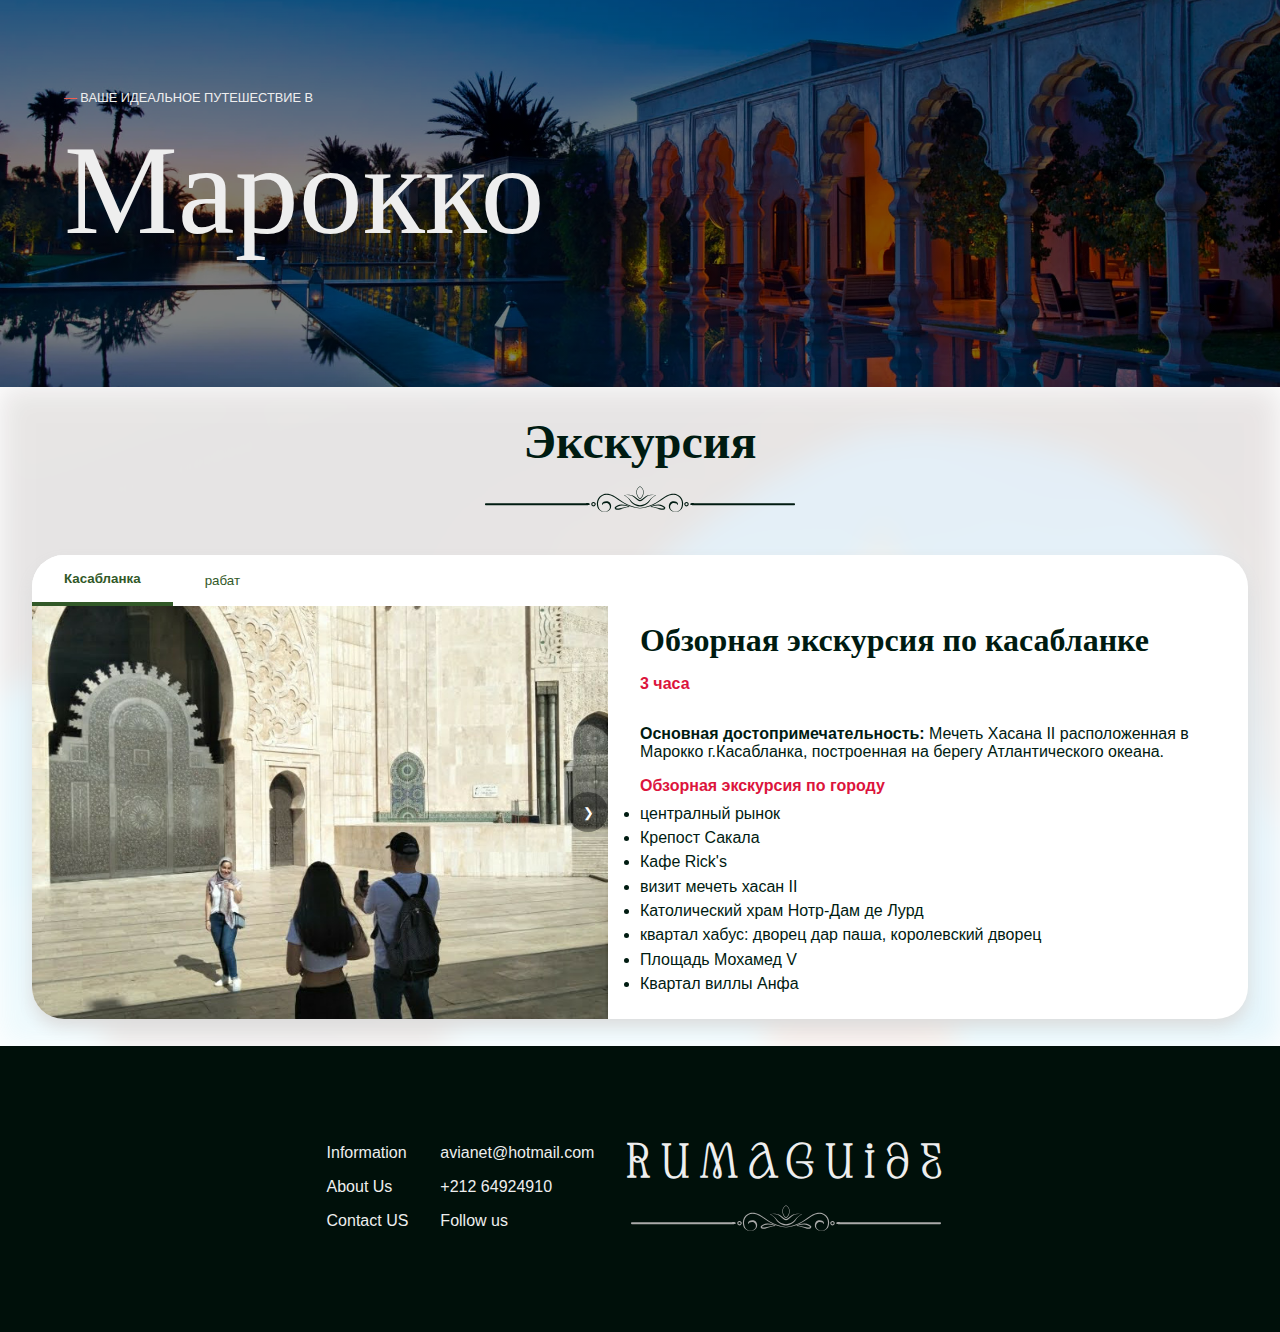
==== index.html @ 22c575e4 "v0.1.5.3" ====
<!DOCTYPE html>
<html lang="ru">
	<head>
		<meta charset="UTF-8">
		<meta name="viewport" content="width=device-width, initial-scale=1">
		<link rel="stylesheet" href="all.css">
		<link rel="stylesheet" href="index.css">
		<link rel="icon" href="favicon.ico" type="image/x-icon">
		<title>Ruma марокко</title>
	</head>

	<body>

		<main>

			<section class="section hero">
				<heading>
					<p><span>—</span> Ваше идеальное путешествие в</p>
					<h1>Марокко</h1>
				</heading>
			</section>

			<section class="section excursions">
				<heading>
					<h2>Экскурсия</h2>
					<svg class="separator" style="fill:var(--dark-accent)">
						<use href="assets/svgs/separator2.svg#layer"></use>
					</svg>
				</heading>

				<div class="tabgroup">
					<div class="tab">
						<button class="tablinks selected" onclick="openCity(event)">Касабланка</button>
						<button class="tablinks" onclick="openCity(event)">рабат</button>
					</div>

					<div class="tabcontent" >
						<div class="slideshow">
							<div class="slides">
								<img class="slide visible" src="assets/images/casa1.jpg">
								<img loading="lazy" class="slide" src="assets/images/casa2.jpg">
								<img loading="lazy" class="slide" src="assets/images/casa3.jpg">
								<img loading="lazy" class="slide" src="assets/images/casa4.webp">
							</div>
							<div class="slidecontrol">
								<button class="prev" onclick="triggerSlides(event)">❮</button>
								<button class="next" onclick="triggerSlides(event)">❯</button>
							</div>
						</div>
						<div class="about">
							<h3>Обзорная экскурсия по касабланке</h3>
							<div class="meta">
								<p class="time">3 часа</p>
							</div>
							<p><strong>Основная достопримечательность:</strong> Мечеть Хасана II расположенная в Марокко г.Касабланка, построенная на берегу Атлантического океана.</p>
							<h4>Обзорная экскурсия по городу</h4>
							<ul>
								<li>централный рынок</li>
								<li>Крепост Сакала</li>
								<li>Кафе Rick's</li>
								<li>визит мечеть хасан II</li>
								<li>Католический xрам Нотр-Дам де Лурд</li>
								<li>квартал хабус: дворец дар паша, королевский дворец</li>
								<li>Площадь Мохамед V</li>
								<li>Квартал виллы Анфа</li>
							</ul>
						</div>
					</div>

					<div class="tabcontent" hidden>
						<div class="slideshow">
							<div class="slides">
								<img class="slide visible" src="assets/images/rabat1.jpg">
								<img loading="lazy" class="slide" src="assets/images/rabat2.jpg">
								<img loading="lazy" class="slide" src="assets/images/rabat3.jpg">
								<img loading="lazy" class="slide" src="assets/images/rabat4.jpg">
								<img loading="lazy" class="slide" src="assets/images/rabat5.jpg">
								<img loading="lazy" class="slide" src="assets/images/rabat6.jpg">
							</div>
							<div class="slidecontrol">
								<button class="prev" onclick="triggerSlides(event)">❮</button>
								<button class="next" onclick="triggerSlides(event)">❯</button>
							</div>
						</div>
						<div class="about">
							<h3>Обзорная экскурсия по Рабату</h3>
							<div class="meta">
								<p class="time">3 часа</p>
							</div>
							<p>Рабат, административная столица Марокко, построенная на берег Атлантического океана и реки Бурегрег. Внутри Крепость Удайя застроена панорамными жилыми домами с глухими бело-голубыми стенами.</p>
							<h4>Обзорная экскурсия по городу</h4>
							<ul>
								<li>Касба-де-Удайя</li>
								<li>андалузский сад</li>
								<li>площадка с видом на море</li>
								<li>некрополь шелла</li>
								<li>Мавзолей Мухаммеда V</li>
								<li>Башня Хасана</li>
								<li>Королевский дворец, Рабат</li>
							</ul>
						</div>
					</div>
				</div>
			</section>


			<footer class="section">
					<ul>
						<li><a href="#">Information</a></li>
						<li><a href="#">About Us</a></li>
						<li><a href="#">Contact US</a></li>
					</ul>
					<ul>
						<li>avianet@hotmail.com</li>
						<li>+212 64924910</li>
						<li><a href="#">Follow us</a></li>
					</ul>
					<div>
						<h2>rumaguide</h2>
						<svg class="separator">
							<use href="assets/svgs/separator2.svg#layer"></use>
						</svg>
					</div>
			</footer>

		</main>
		<script>
			const openCity = (e) => {
				const siblings = Array.from(e.target.parentNode.children);
				const order = siblings.indexOf(e.target);
				const tabContent = e.target.closest('.tabgroup').querySelectorAll('.tabcontent');
				tabContent.forEach( (e,i) => e.hidden = ( i != order) )
				siblings.forEach( (e,i) => e.classList.toggle('selected', i === order) )
			}
			const triggerSlides = (e, name=e.target.className) => {
				const visible = e.target.closest('.slideshow').querySelector('.slide.visible');
				const next = (name == 'prev')? visible.previousElementSibling : visible.nextElementSibling;
				if ( next == null ) return;
				visible.classList.remove("visible");
				next.classList.add("visible");
			}
			( () => { 
				let touchstartX = 0;
				let touchendX = 0;
						
				function checkDirection(e) {
					if (touchendX > touchstartX) triggerSlides(e, 'prev')
					if (touchendX < touchstartX) triggerSlides(e, 'next')
				}

				document.querySelectorAll('.slideshow').forEach( element => {
					element.addEventListener('touchstart', e => {
						touchstartX = e.changedTouches[0].screenX
					})

					element.addEventListener('touchend', e => {
						touchendX = e.changedTouches[0].screenX
						checkDirection(e)
					})
				})
			})();
		</script>
	</body>
</html>
---- all.css ----
@font-face {
	font-family: "Venicelacorla";
	src: url("assets/fonts/Venicelacorla.otf");
}

a{text-decoration: none;}
h1,h2,h3,h4, li, ul{
	margin:0px;
	padding:0px;
}
h2{
	font-family: "Venicelacorla";
}


:root {
	--red: #F45D4C;
	--green: #86BB76;
	--color: red;
	--accent: #325928;
	--faint-accent: #546d58;
	--super-faint-accent: #c9d2c7;
	--dark-accent: #001b11;
	--super-dark-accent: #00100a;
}

body, html {
	padding:0;
	margin: 0;
	font-family: Arial, Helvetica, sans-serif;
}
main{
	min-width:300px;
}


*{
	box-sizing: border-box;
	color: var(--dark-accent);
}


footer li{ padding: .5em 0; }
footer li, footer a, footer h2{ color: #eee; }
footer.section{
	display: flex;
	align-items: cener;
	justify-content: center;
	flex-wrap: wrap;
	gap: 2em;
	padding: 10vh 0;
}
footer.section::before{
	background: var(--super-dark-accent);
	opacity: initial; 
	filter: initial ;
}
footer h2{
	letter-spacing:10px;
	font-size: 3em;
}
footer>div>.separator{
	fill:#aaa;
	margin:0;
}
footer li {list-style: none;}

.section::before {
	content: "";
	position: absolute;
	top: 0; 
	left: 50%;
	transform: translateX(-50%);
	width: 100vw; 
	height: 100%;  
	z-index: -1;
	filter: blur(15px);
	opacity: .1; 
	background-position: center;
	background-repeat: no-repeat;
	background-size: cover;
}
---- index.css ----
main{
	max-width:1280px;
	margin: 0 auto;
}
.section.hero::before {
	/* background: url("assets/images/excursion.jpg"); */
	background-image: linear-gradient(rgba(0, 0, 0, 0.5), rgba(0, 0, 0, 0.5)), url("assets/images/index.webp");
	filter:blur(0);
	opacity:1;
}

.section.hero heading p{
	color:#eee;
	text-transform: uppercase;
	font-size: .8rem;
	margin: initial;
	text-align: initial;
	max-width: initial;
}
.section.hero{
	padding: 10vh 5vw;
}
.hero heading p span{
	color: var(--red);
}
.hero heading h1{
	color:#eee;
	font-family: "Venicelacorla";
	font-size: clamp(5em, 10vw, 10em);
	line-height:150%;
	margin:0;
	font-weight:lighter;
}

.section {
	position:relative;
	padding: 3vh 0;
}

.section heading p,
.section heading h2 {
	text-align: center;
	margin:0 auto;
}
.section heading h2 {
	font-size:3rem;
	/* padding:1em 0 0; */
	font-family: "Venicelacorla";
}
.section heading p{
	max-width: 40rem;
	color: var(--faint-accent);
}

.excursions::before { background: url("assets/images/excursion.jpg"); }
.circuits::before { background: url("assets/images/circuits.jpg"); }
.transport::before { background: url("assets/images/transport.jpg"); }

.separator{
	height:3em;
	width:20em;
	margin: 0 auto 2em;
	display:block;
}


.tabgroup {
	width: 95%;
	margin: 2rem auto 0;
	background-color: white;
	border-radius: 2em;
	overflow:hidden;
	box-shadow: 0 .5em 1em #ddd;
}
.tabgroup .tab {
	display: flex;
}
.tabgroup .tab button {
	background-color: white;
	border: none;
	padding: 1rem 2rem;
	margin:0;
	border-bottom: 1px solid transparent;
	color: var(--accent)
}
.tabgroup .tab button.selected {
	border-bottom: 4px solid var(--accent);
	font-weight:bold
}


.tabcontent:not([hidden]){
	display: flex;
	flex-direction: row;
	justify-content: space-between;
	overflow: hidden;
	flex-wrap: wrap;
}

.tabcontent > .slidesshow {
	box-shadow: 0 0 25px #ccc;
}
.tabcontent > * {
	flex: 1;
	overflow: hidden;
	min-width: min(350px, 100%);
}

/* @media (max-width: 600px) { */
/* 	.tabcontent:not([hidden]){ */
/* 		flex-direction: column; */
/* 	} */
/*  */
/* 	.tabcontent > * { */
/* 		width:100%; */
/* 		height: auto; /* Allow the image to maintain its aspect ratio */ */
/* 	} */
/* } */

.tabcontent > *:nth-child(2) {
	padding: 2em 2.5em;
}
.tabcontent > .about{
	padding: 1em 2em;
}
.tabcontent > .about  h4 { color:crimson; }
.tabcontent > .about  ul { padding: .4em 0; }
.tabcontent > .about  li { padding: .2em 0; }
.tabcontent > .about  li>img {
	width: 1.3em;
	vertical-align: text-bottom;
}
.tabcontent > .about > .meta {
	font-weight:bold;
	display:flex;
	gap: 1rem;
}
.tabcontent .meta > .time { color: crimson; }
.tabcontent .meta > .price { color: darkorange; }
.tabcontent > .about > h3 {
	font-family: times, serif;
	font-size: 2em;
}




.slideshow{
	min-height:300px;
}
.slides{
	height:100%;
	position:relative;
}
.slide {
	position:absolute;
	height:100%;
	width:100%;
	/* height:100%; */
	transition: .7s;
	opacity: .2;
	object-fit:cover;
}
.slide.visible{
	transition: opacity .4s;
	opacity:1
}
.slide:not(.visible) { transform:translateX(-100%) }
.slide.visible ~ .slide { transform:translateX(100%) }

.prev, .next {
	background: rgba(0,0,0,0.4);
	border:none;
	width:40px; height:40px;
	color: white;
	border-radius: 50%;
	transition: background .3s;
	cursor: pointer;
	user-select: none;
}
.next { margin-left:auto; }
:is( .prev, .next):hover { background-color: rgba(0,0,0,0.8); }
.slides:has(.slide.visible:first-child) ~ div>.prev  { display:none; }
.slides:has(.slide.visible:last-child)  ~ div>.next  { display:none; }
.slidecontrol{
	display:flex;
	position:relative;
	top:calc( -50% - 20px);
}
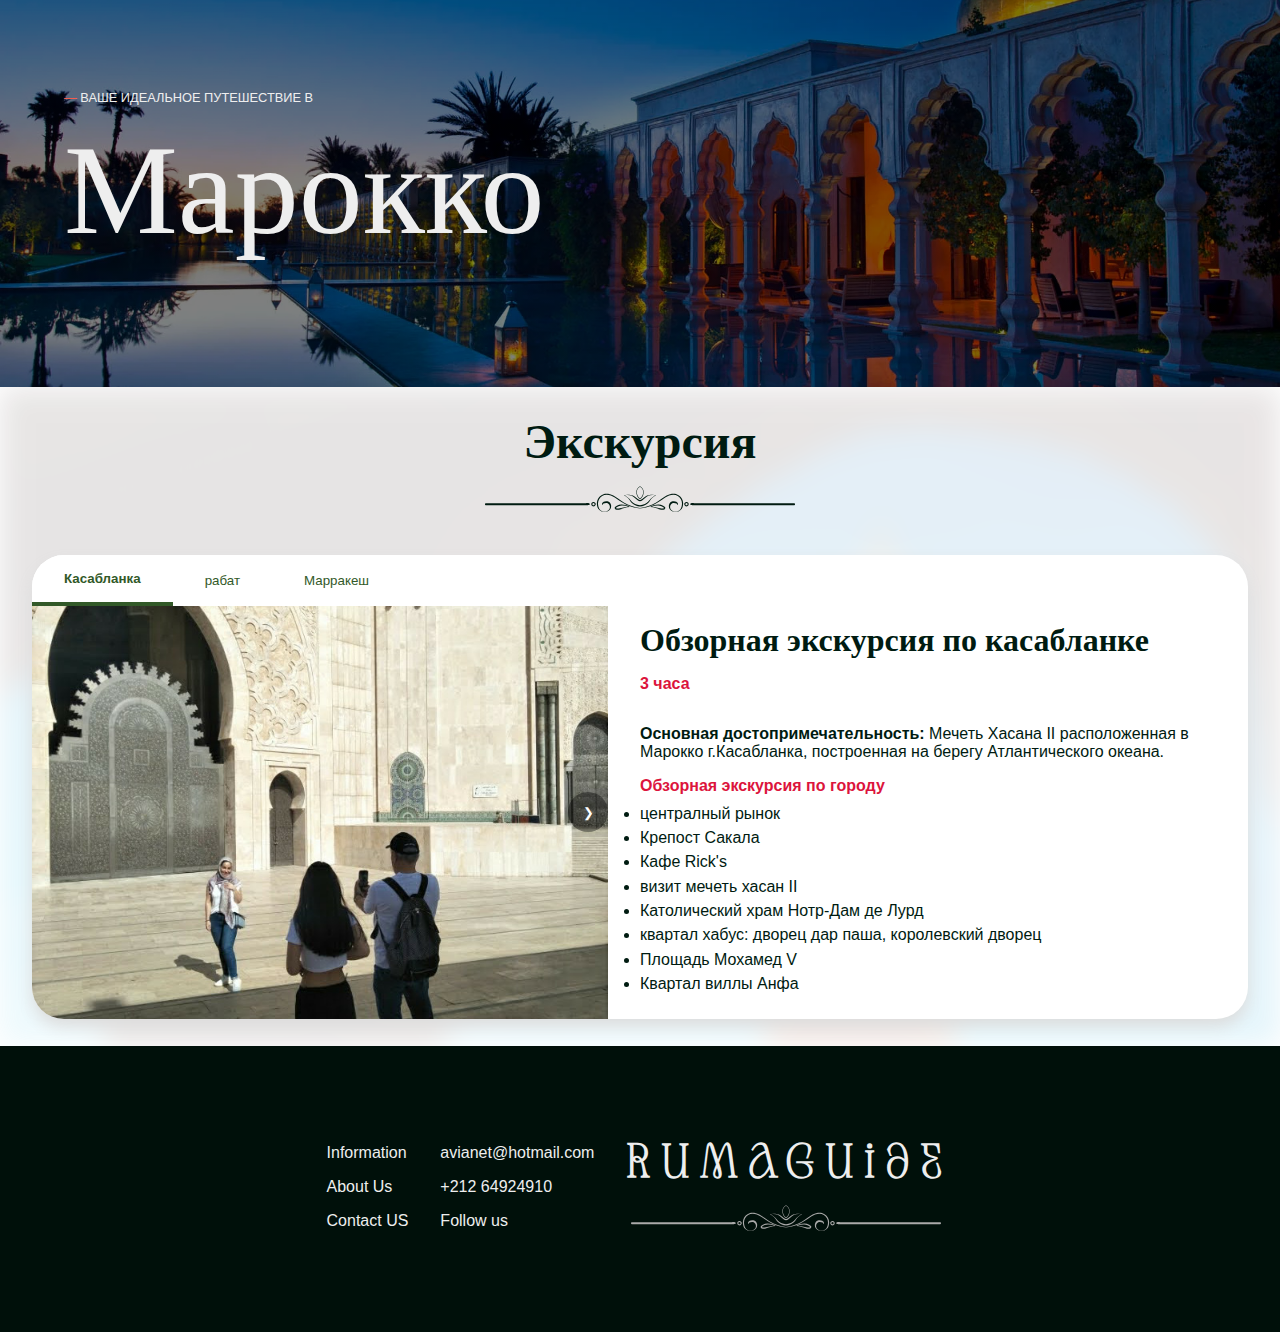
==== commit 71d82416: "v0.1.5.5" ====
--- a/index.html
+++ b/index.html
@@ -32,15 +32,16 @@
 					<div class="tab">
 						<button class="tablinks selected" onclick="openCity(event)">Касабланка</button>
 						<button class="tablinks" onclick="openCity(event)">рабат</button>
+						<button class="tablinks" onclick="openCity(event)">Марракеш</button>
 					</div>
 
 					<div class="tabcontent" >
 						<div class="slideshow">
 							<div class="slides">
 								<img class="slide visible" src="assets/images/casa1.jpg">
-								<img loading="lazy" class="slide" src="assets/images/casa2.jpg">
-								<img loading="lazy" class="slide" src="assets/images/casa3.jpg">
-								<img loading="lazy" class="slide" src="assets/images/casa4.webp">
+								<img class="slide" src="assets/images/casa2.jpg">
+								<img class="slide" src="assets/images/casa3.jpg">
+								<img class="slide" src="assets/images/casa4.webp">
 							</div>
 							<div class="slidecontrol">
 								<button class="prev" onclick="triggerSlides(event)">❮</button>
@@ -71,11 +72,11 @@
 						<div class="slideshow">
 							<div class="slides">
 								<img class="slide visible" src="assets/images/rabat1.jpg">
-								<img loading="lazy" class="slide" src="assets/images/rabat2.jpg">
-								<img loading="lazy" class="slide" src="assets/images/rabat3.jpg">
-								<img loading="lazy" class="slide" src="assets/images/rabat4.jpg">
-								<img loading="lazy" class="slide" src="assets/images/rabat5.jpg">
-								<img loading="lazy" class="slide" src="assets/images/rabat6.jpg">
+								<img class="slide" src="assets/images/rabat2.jpg">
+								<img class="slide" src="assets/images/rabat3.jpg">
+								<img class="slide" src="assets/images/rabat4.jpg">
+								<img class="slide" src="assets/images/rabat5.jpg">
+								<img class="slide" src="assets/images/rabat6.jpg">
 							</div>
 							<div class="slidecontrol">
 								<button class="prev" onclick="triggerSlides(event)">❮</button>
@@ -100,7 +101,49 @@
 							</ul>
 						</div>
 					</div>
+
+
+					<div class="tabcontent" hidden>
+						<div class="slideshow">
+							<div class="slides">
+								<img class="slide visible" src="assets/images/kech1.jpg">
+								<img class="slide" src="assets/images/kech2.jpg">
+								<img class="slide" src="assets/images/kech3.jpg">
+								<img class="slide" src="assets/images/kech4.jpg">
+								<img class="slide" src="assets/images/kech5.jpg">
+								<img class="slide" src="assets/images/kech6.jpg">
+								<img class="slide" src="assets/images/kech7.jpg">
+								<img class="slide" src="assets/images/kech8.jpg">
+								<img class="slide" src="assets/images/kech9.jpg">
+							</div>
+							<div class="slidecontrol">
+								<button class="prev" onclick="triggerSlides(event)">❮</button>
+								<button class="next" onclick="triggerSlides(event)">❯</button>
+							</div>
+						</div>
+						<div class="about">
+							<h3>Обзорная экскурсия по марракеше</h3>
+							<div class="meta">
+								<p class="time">4 часа</p>
+							</div>
+							<p>марракеш Берберские город расположенный в центральном марроко подножия атласких гор.</p>
+							<h4>Экскурсия включает посещение мест:</h4>
+							<ul>
+								<li>ворот агнаои</li>
+								<li>мавзолей саадить</li>
+								<li>площадь малах</li>
+								<li>дворец вахия</li>
+								<li>по Базару до матраса бен уюсефа</li>
+								<li>жамаа лафна</li>
+								<li>мечеть кутубия</li>
+								<li>менара</li>
+								<li>мажорель</li>
+							</ul>
+						</div>
+					</div>
+
 				</div>
+
 			</section>
 
 
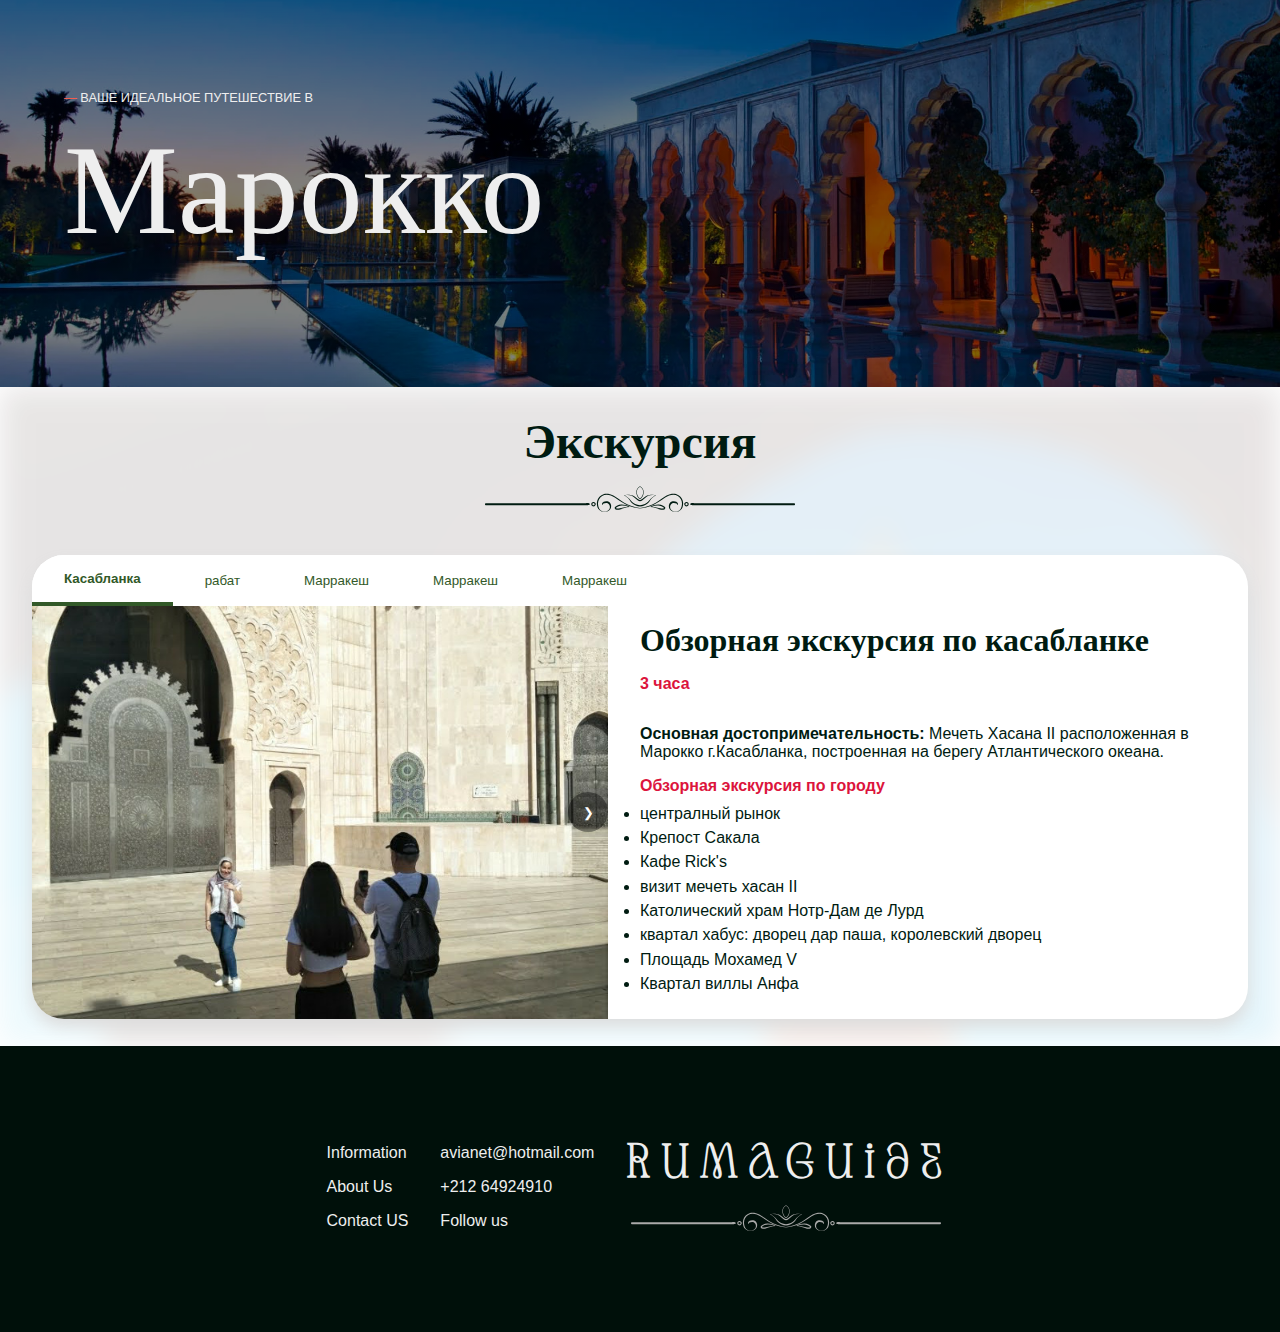
==== commit d1a946a4: "v0.1.5.7" ====
--- a/index.html
+++ b/index.html
@@ -32,6 +32,8 @@
 					<div class="tab">
 						<button class="tablinks selected" onclick="openCity(event)">Касабланка</button>
 						<button class="tablinks" onclick="openCity(event)">рабат</button>
+						<button class="tablinks" onclick="openCity(event)">Марракеш</button>
+						<button class="tablinks" onclick="openCity(event)">Марракеш</button>
 						<button class="tablinks" onclick="openCity(event)">Марракеш</button>
 					</div>
 
@@ -126,7 +128,7 @@
 							<div class="meta">
 								<p class="time">4 часа</p>
 							</div>
-							<p>марракеш Берберские город расположенный в центральном марроко подножия атласких гор.</p>
+							<p>марракеш Берберские город расположенный в центральном марроко подножия атласких гор</p>
 							<h4>Экскурсия включает посещение мест:</h4>
 							<ul>
 								<li>ворот агнаои</li>
@@ -187,8 +189,8 @@
 				let touchendX = 0;
 						
 				function checkDirection(e) {
-					if (touchendX > touchstartX) triggerSlides(e, 'prev')
-					if (touchendX < touchstartX) triggerSlides(e, 'next')
+					if (touchendX > touchstartX - 50) triggerSlides(e, 'prev');
+					else if (touchendX < touchstartX + 50) triggerSlides(e, 'next');
 				}
 
 				document.querySelectorAll('.slideshow').forEach( element => {
--- a/index.css
+++ b/index.css
@@ -74,8 +74,13 @@
 }
 .tabgroup .tab {
 	display: flex;
+	overflow:scroll;
+	scrollbar-width: none;
+	scroll-snap-type: x mandatory;
 }
+.tabgroup .tab::-webkit-scrollbar { display: none; }
 .tabgroup .tab button {
+	scroll-snap-align: start;
 	background-color: white;
 	border: none;
 	padding: 1rem 2rem;
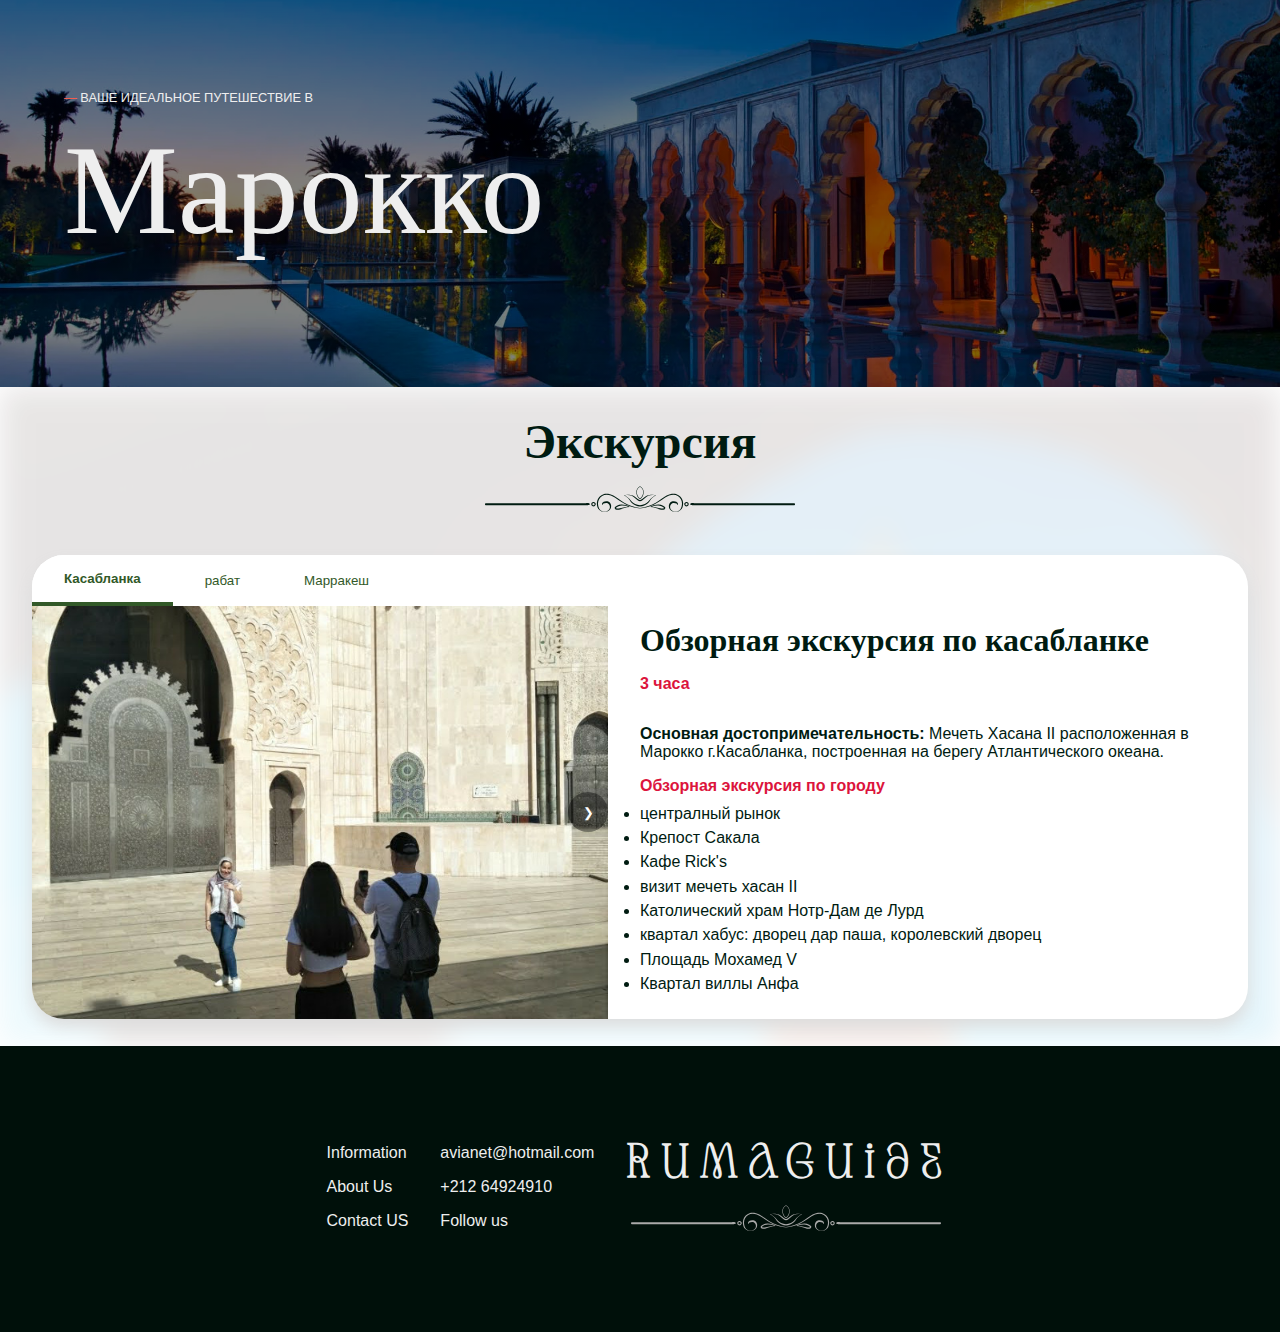
==== commit 9d17a3fa: "v0.1.5.7" ====
--- a/index.html
+++ b/index.html
@@ -32,8 +32,6 @@
 					<div class="tab">
 						<button class="tablinks selected" onclick="openCity(event)">Касабланка</button>
 						<button class="tablinks" onclick="openCity(event)">рабат</button>
-						<button class="tablinks" onclick="openCity(event)">Марракеш</button>
-						<button class="tablinks" onclick="openCity(event)">Марракеш</button>
 						<button class="tablinks" onclick="openCity(event)">Марракеш</button>
 					</div>
 
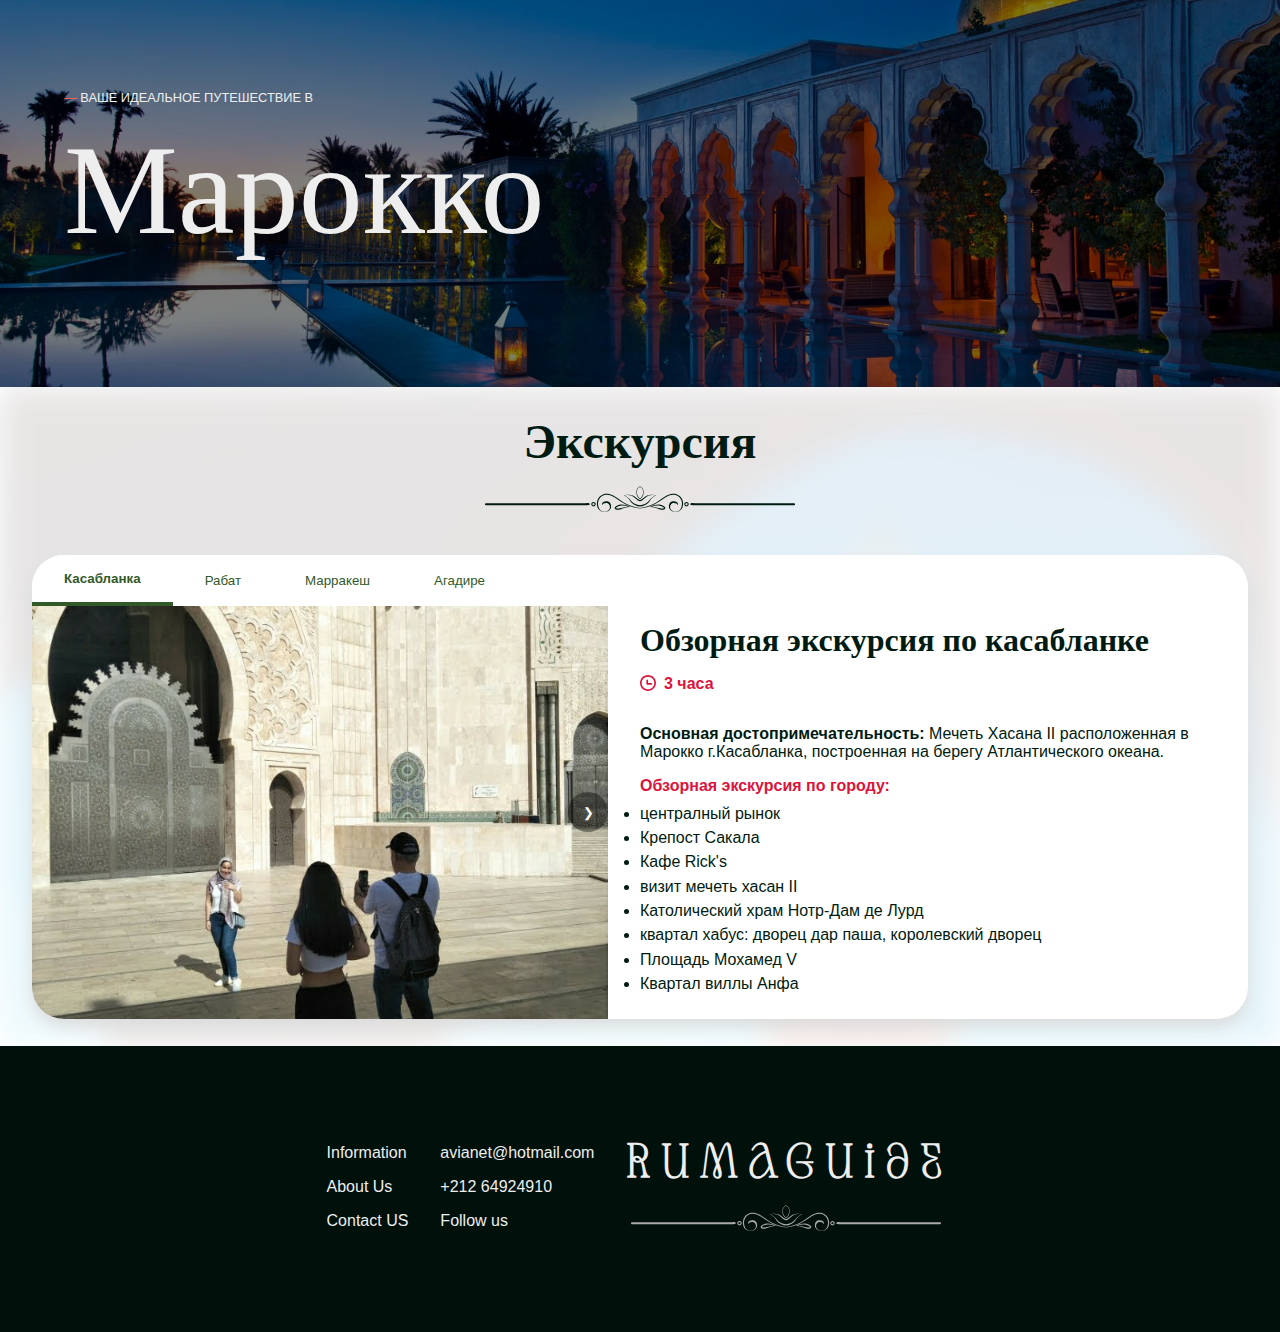
==== commit 16788870: "v0.1.5.8" ====
--- a/index.html
+++ b/index.html
@@ -31,8 +31,9 @@
 				<div class="tabgroup">
 					<div class="tab">
 						<button class="tablinks selected" onclick="openCity(event)">Касабланка</button>
-						<button class="tablinks" onclick="openCity(event)">рабат</button>
+						<button class="tablinks" onclick="openCity(event)">Рабат</button>
 						<button class="tablinks" onclick="openCity(event)">Марракеш</button>
+						<button class="tablinks" onclick="openCity(event)">Агадире</button>
 					</div>
 
 					<div class="tabcontent" >
@@ -51,10 +52,10 @@
 						<div class="about">
 							<h3>Обзорная экскурсия по касабланке</h3>
 							<div class="meta">
-								<p class="time">3 часа</p>
+								<p class="time"><svg><use href="assets/svgs/hour.svg#layer"></use></svg> 3 часа</p>
 							</div>
 							<p><strong>Основная достопримечательность:</strong> Мечеть Хасана II расположенная в Марокко г.Касабланка, построенная на берегу Атлантического океана.</p>
-							<h4>Обзорная экскурсия по городу</h4>
+							<h4>Обзорная экскурсия по городу:</h4>
 							<ul>
 								<li>централный рынок</li>
 								<li>Крепост Сакала</li>
@@ -84,12 +85,12 @@
 							</div>
 						</div>
 						<div class="about">
-							<h3>Обзорная экскурсия по Рабату</h3>
-							<div class="meta">
-								<p class="time">3 часа</p>
+							<h3>Обзорная экскурсия по Рабат</h3>
+							<div class="meta">
+								<p class="time"><svg><use href="assets/svgs/hour.svg#layer"></use></svg>3 часа</p>
 							</div>
 							<p>Рабат, административная столица Марокко, построенная на берег Атлантического океана и реки Бурегрег. Внутри Крепость Удайя застроена панорамными жилыми домами с глухими бело-голубыми стенами.</p>
-							<h4>Обзорная экскурсия по городу</h4>
+							<h4>Обзорная экскурсия по городу:</h4>
 							<ul>
 								<li>Касба-де-Удайя</li>
 								<li>андалузский сад</li>
@@ -124,20 +125,64 @@
 						<div class="about">
 							<h3>Обзорная экскурсия по марракеше</h3>
 							<div class="meta">
-								<p class="time">4 часа</p>
+								<p class="time"><svg><use href="assets/svgs/hour.svg#layer"></use></svg> 4 часа</p>
 							</div>
 							<p>марракеш Берберские город расположенный в центральном марроко подножия атласких гор</p>
 							<h4>Экскурсия включает посещение мест:</h4>
 							<ul>
-								<li>ворот агнаои</li>
+								<li>Баб-Агнау</li>
 								<li>мавзолей саадить</li>
-								<li>площадь малах</li>
-								<li>дворец вахия</li>
-								<li>по Базару до матраса бен уюсефа</li>
+								<li>площадь Меллах – еврейский квартал</li>
+								<li>Дворец Бахия</li>
+								<li>по Базару до севера бен юсефа</li>
 								<li>жамаа лафна</li>
-								<li>мечеть кутубия</li>
+								<li>мечеть Аль-Кутубия</li>
 								<li>менара</li>
-								<li>мажорель</li>
+								<li>мажорель (majorel)</li>
+							</ul>
+						</div>
+					</div>
+
+
+					<div class="tabcontent" hidden>
+						<div class="slideshow">
+							<div class="slides">
+								<img class="slide visible" src="assets/images/agadir1.jpg">
+								<img class="slide" src="assets/images/agadir2.jpg">
+								<img class="slide" src="assets/images/agadir3.jpg">
+								<img class="slide" src="assets/images/agadir4.jpg">
+								<img class="slide" src="assets/images/agadir5.jpg">
+								<img class="slide" src="assets/images/agadir6.jpg">
+								<img class="slide" src="assets/images/agadir7.jpg">
+								<img class="slide" src="assets/images/agadir8.jpg">
+							</div>
+							<div class="slidecontrol">
+								<button class="prev" onclick="triggerSlides(event)">❮</button>
+								<button class="next" onclick="triggerSlides(event)">❯</button>
+							</div>
+						</div>
+
+
+						<div class="about">
+							<h3>Обзорная экскурсия в Агадире</h3>
+							<div class="meta">
+								<p class="time"><svg><use href="assets/svgs/hour.svg#layer"></use></svg> 4 часа</p>
+							</div>
+							<p>Агадир берберские город находится на  берегу Атлантического океана в южной части Марокко в долине центр региона Сус-Масса-Драа. известен как центр пляжного отдыха для туристов и самый популярный курорт в Марокко.</p>
+							<h4>Обзорная экскурсия по городу:</h4>
+							<ul>
+								<li>Порт марина Агадир</li>
+								<li>Мечеть мохаммеда v</li>
+								<li>крепост (касба уфелла)</li>
+								<li>Швейцарский Квартал</li>
+								<li>Медина (старый город)</li>
+								<li>рынок ель-хадь</li>
+								<li>Канатная дорога Агадира</li>
+							</ul>
+							<h4>Специально зкскурсию область Агадира:</h4>
+							<ul>
+								<li>пляж Легзира</li>
+								<li>город Эс-Сувейра</li>
 							</ul>
 						</div>
 					</div>
@@ -160,10 +205,7 @@
 					</ul>
 					<div>
 						<h2>rumaguide</h2>
-						<svg class="separator">
-							<use href="assets/svgs/separator2.svg#layer"></use>
-						</svg>
-					</div>
+						<svg class="separator"><use href="assets/svgs/separator2.svg#layer"></use></svg> </div>
 			</footer>
 
 		</main>
@@ -172,8 +214,8 @@
 				const siblings = Array.from(e.target.parentNode.children);
 				const order = siblings.indexOf(e.target);
 				const tabContent = e.target.closest('.tabgroup').querySelectorAll('.tabcontent');
-				tabContent.forEach( (e,i) => e.hidden = ( i != order) )
-				siblings.forEach( (e,i) => e.classList.toggle('selected', i === order) )
+				tabContent.forEach( (e,i) => e.hidden = ( i != order) );
+				siblings.forEach( (e,i) => e.classList.toggle('selected', i === order) );
 			}
 			const triggerSlides = (e, name=e.target.className) => {
 				const visible = e.target.closest('.slideshow').querySelector('.slide.visible');
@@ -187,18 +229,18 @@
 				let touchendX = 0;
 						
 				function checkDirection(e) {
-					if (touchendX > touchstartX - 50) triggerSlides(e, 'prev');
-					else if (touchendX < touchstartX + 50) triggerSlides(e, 'next');
+					if (touchendX > touchstartX && touchendX - touchstartX > 50) triggerSlides(e, 'prev');
+					else if (touchstartX > touchendX && touchstartX - touchendX > 50) triggerSlides(e, 'next');
 				}
 
 				document.querySelectorAll('.slideshow').forEach( element => {
 					element.addEventListener('touchstart', e => {
-						touchstartX = e.changedTouches[0].screenX
+						touchstartX = e.changedTouches[0].screenX;
 					})
 
 					element.addEventListener('touchend', e => {
-						touchendX = e.changedTouches[0].screenX
-						checkDirection(e)
+						touchendX = e.changedTouches[0].screenX;
+						checkDirection(e);
 					})
 				})
 			})();
--- a/index.css
+++ b/index.css
@@ -131,16 +131,26 @@
 .tabcontent > .about  h4 { color:crimson; }
 .tabcontent > .about  ul { padding: .4em 0; }
 .tabcontent > .about  li { padding: .2em 0; }
-.tabcontent > .about  li>img {
+.tabcontent > .about  img {
 	width: 1.3em;
 	vertical-align: text-bottom;
+}
+.tabcontent > .about  svg {
+	width: 1em;
+	height: 1em;
 }
 .tabcontent > .about > .meta {
 	font-weight:bold;
 	display:flex;
 	gap: 1rem;
 }
-.tabcontent .meta > .time { color: crimson; }
+.tabcontent > .about > .meta > * {
+	display:flex;
+	gap: .5em;
+	justify-content: space-between;
+
+}
+.tabcontent .meta > .time { color: crimson; fill: crimson; }
 .tabcontent .meta > .price { color: darkorange; }
 .tabcontent > .about > h3 {
 	font-family: times, serif;
